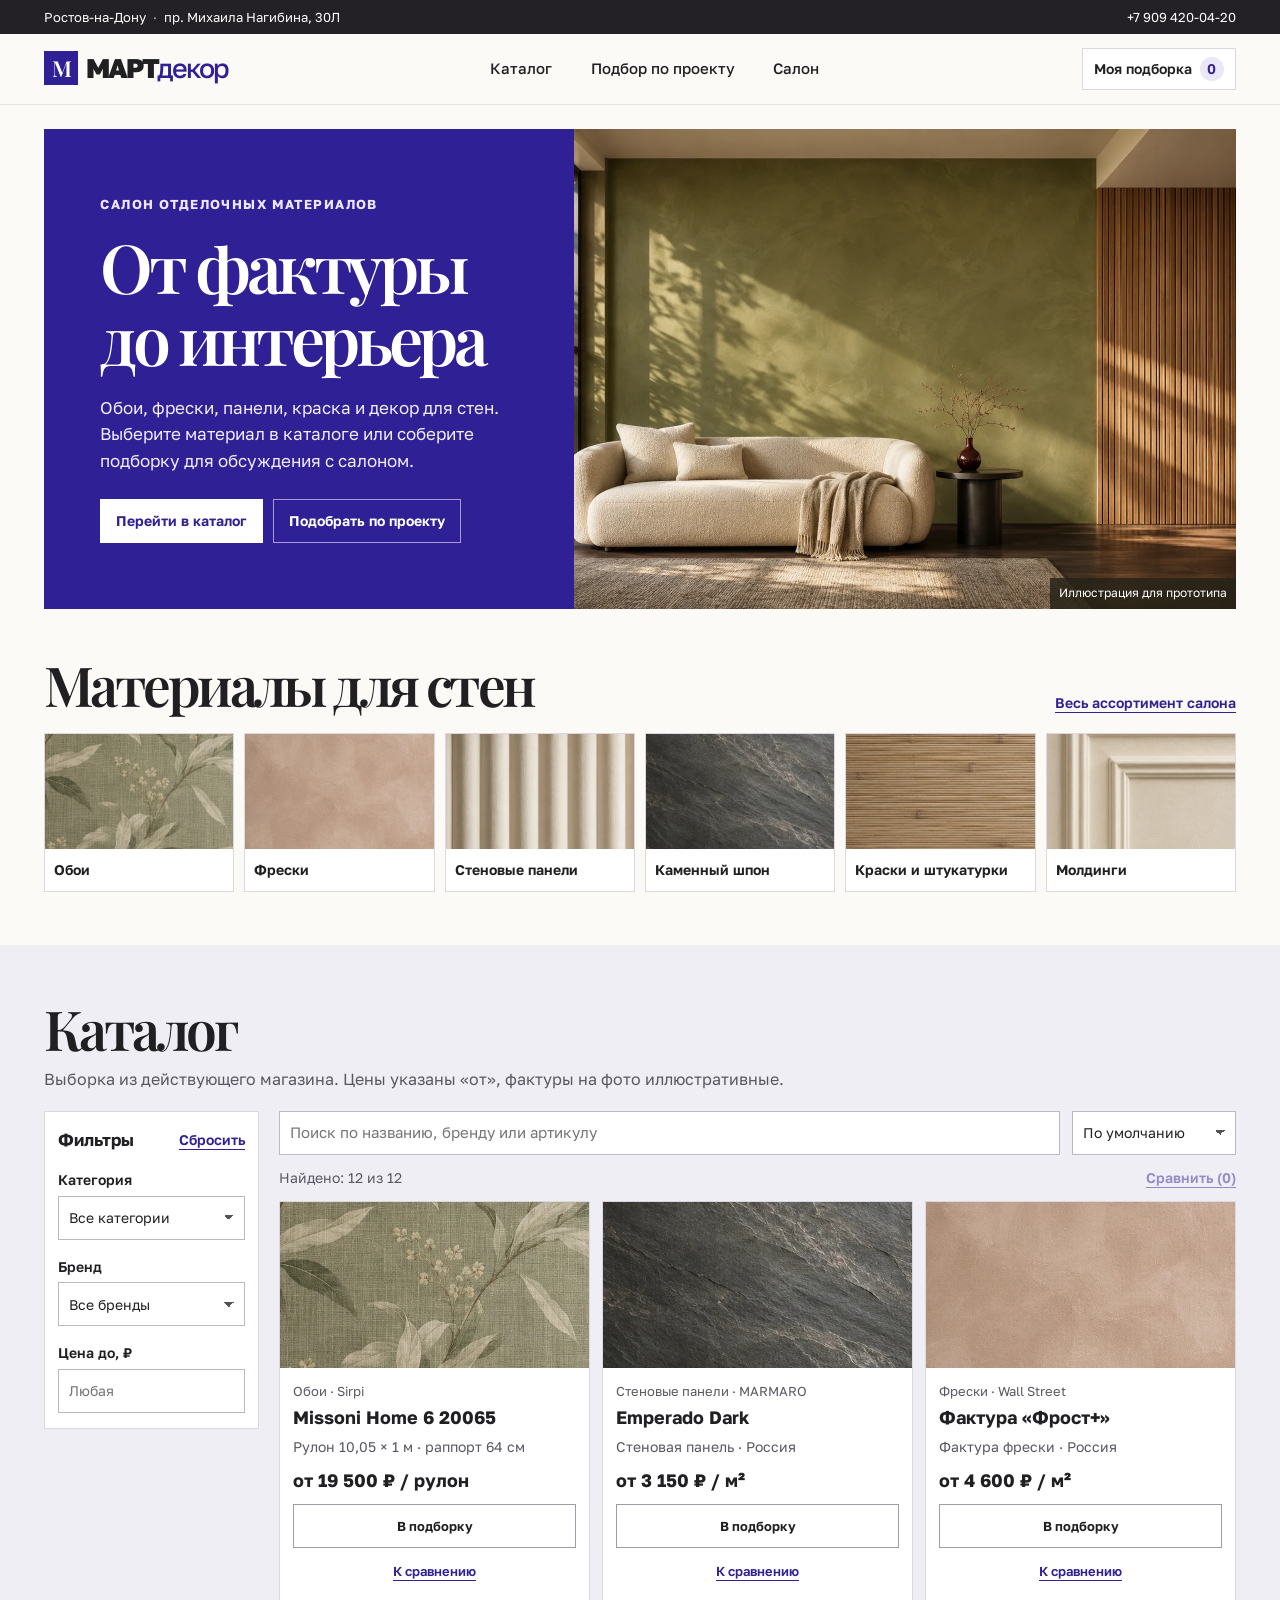
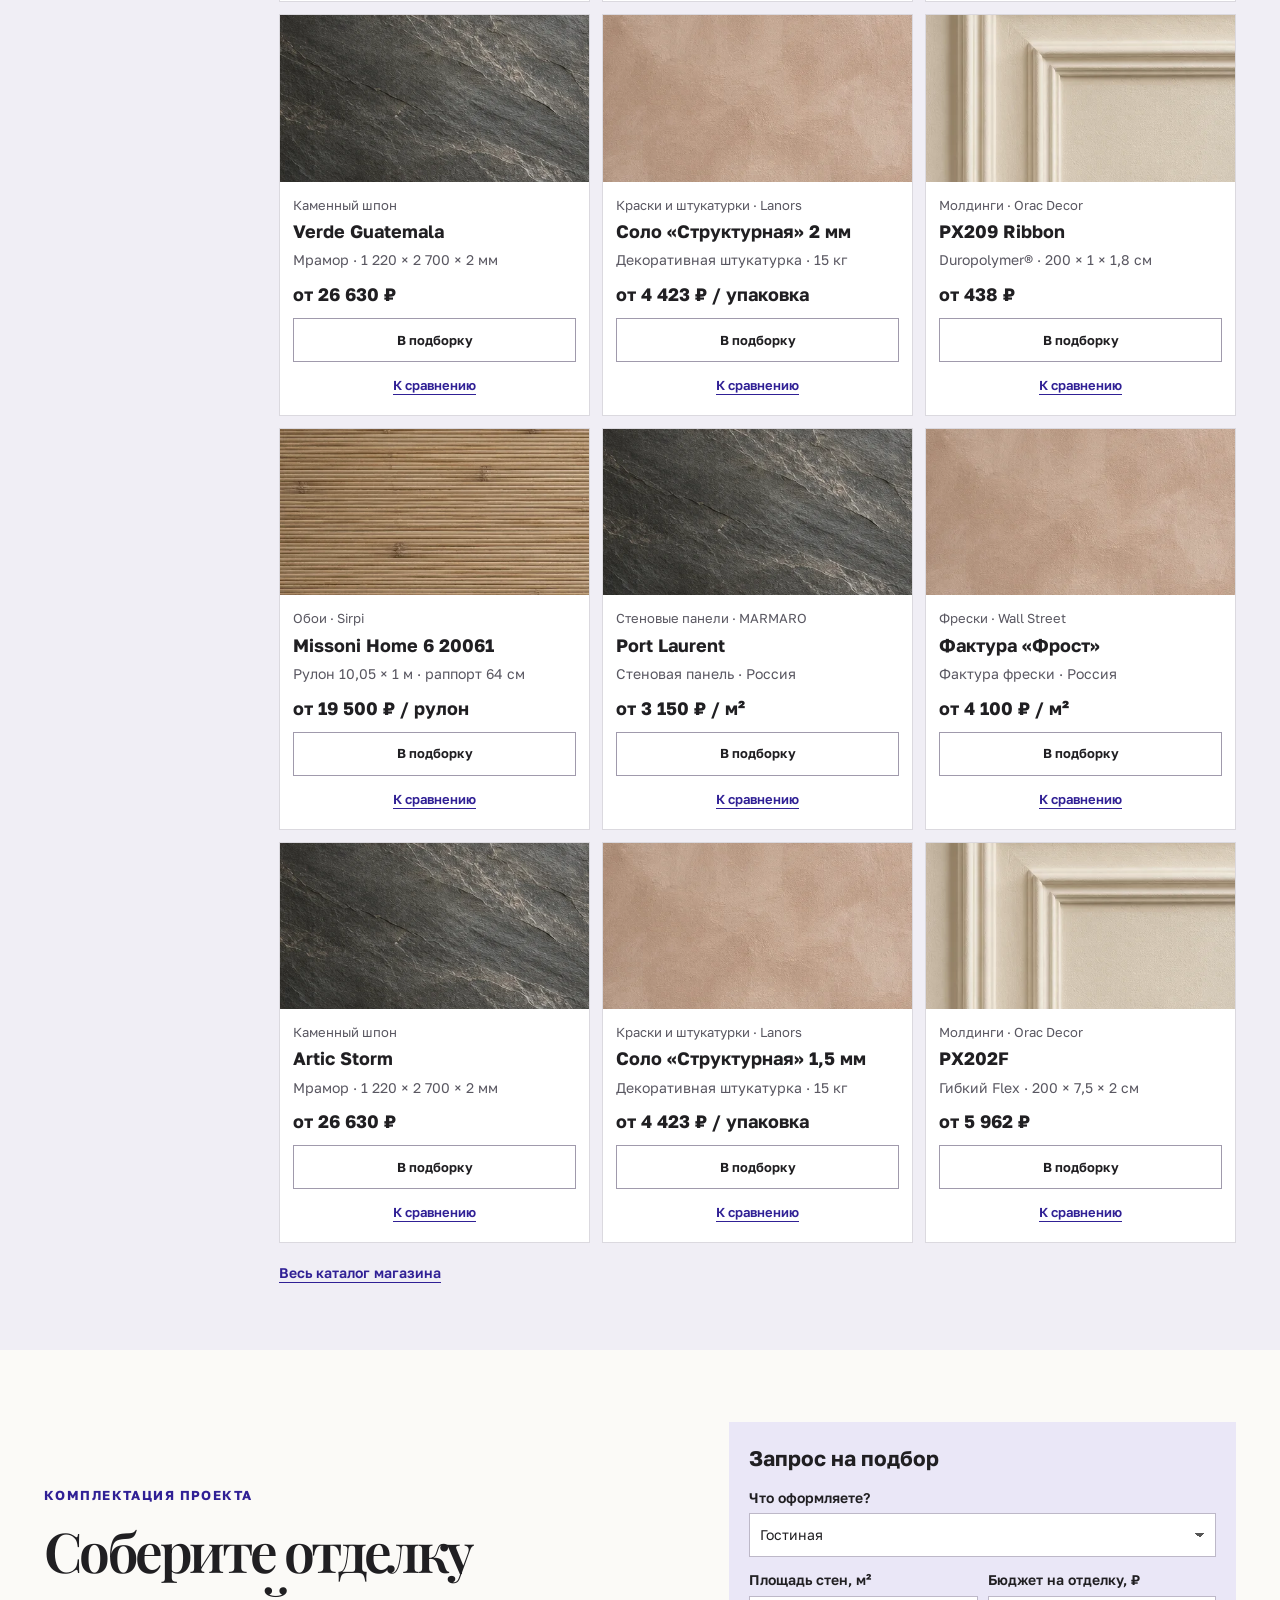
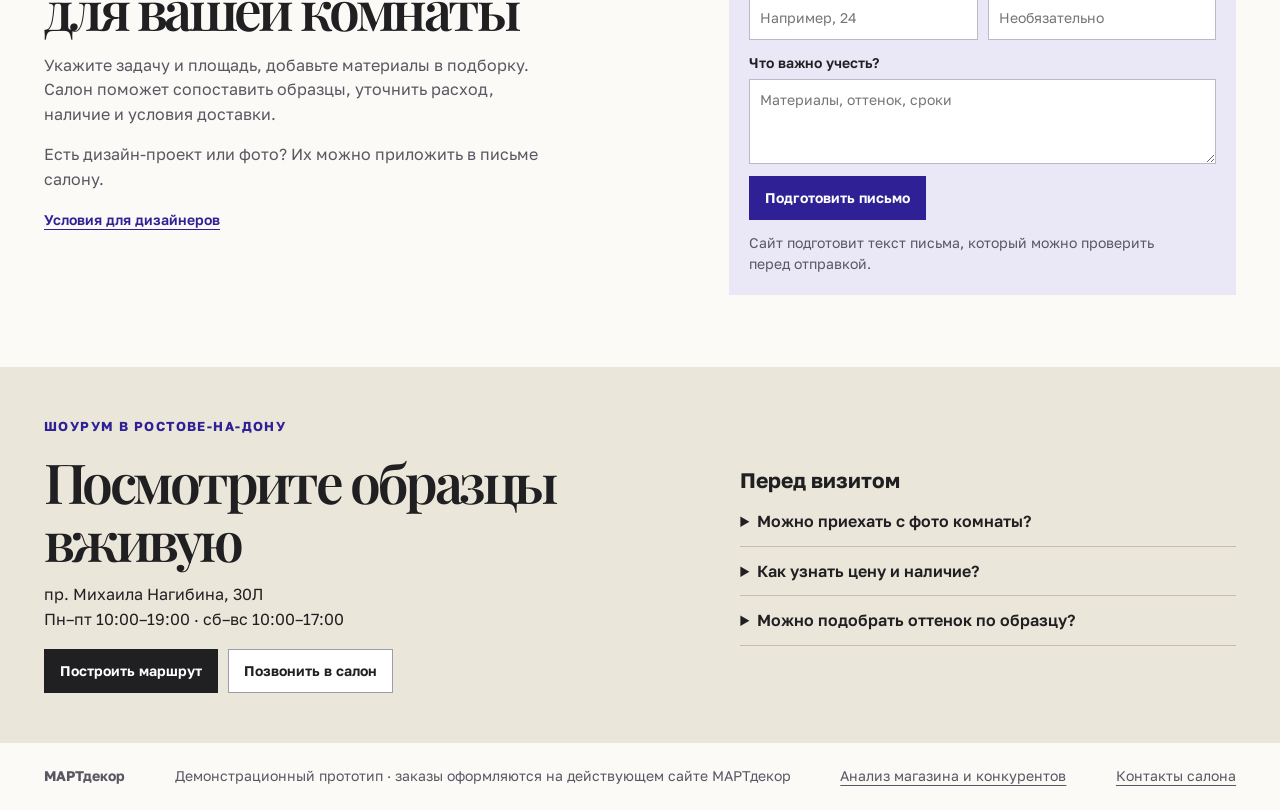
==== martdecor/index.html @ c7709eb2 "Добавить прототип и анализ МАРТдекор" ====
<!doctype html>
<html lang="ru">
<head>
<meta charset="utf-8">
<meta name="robots" content="noindex,nofollow">
<meta name="viewport" content="width=device-width, initial-scale=1">
<meta name="description" content="Каталог отделочных материалов МАРТдекор и подбор для проектов в Ростове-на-Дону">
<title>МАРТдекор — магазин отделочных материалов</title>
<link rel="stylesheet" href="style.css">
<script src="products.js" defer></script>
<script src="store.js" defer></script>
</head>
<body>
<a class="skip" href="#main">К&nbsp;содержанию</a>
<div class="location"><div class="wrap location-line"><a href="#visit">Ростов-на-Дону <span>·</span> пр. Михаила Нагибина, 30Л</a><a href="tel:+79094200420">+7&nbsp;909 420-04-20</a></div></div>
<header class="site-header">
  <div class="wrap header-line">
    <a class="logo" aria-label="МАРТдекор, главная" href="./"><span class="logo-symbol" aria-hidden="true">M</span>МАРТ<span class="logo-minor">декор</span></a>
    <nav aria-label="Главное меню"><a href="#catalog">Каталог</a><a href="#project">Подбор по&nbsp;проекту</a><a href="#visit">Салон</a></nav>
    <button id="open-list" class="list-button" type="button">Моя подборка <span id="saved-count" aria-label="Позиций в подборке">0</span></button>
  </div>
</header>
<main id="main">
<section class="wrap hero" aria-labelledby="hero-title">
  <div class="hero-content">
    <p class="kicker">САЛОН ОТДЕЛОЧНЫХ МАТЕРИАЛОВ</p>
    <h1 id="hero-title">От&nbsp;фактуры<br>до&nbsp;интерьера</h1>
    <p>Обои, фрески, панели, краска и&nbsp;декор для&nbsp;стен. Выберите материал в&nbsp;каталоге или&nbsp;соберите подборку для&nbsp;обсуждения с&nbsp;салоном.</p>
    <div class="actions"><a class="button white" href="#catalog">Перейти в&nbsp;каталог</a><a class="button inverse" href="#project">Подобрать по&nbsp;проекту</a></div>
  </div>
  <figure class="hero-image"><img src="assets/interior.webp" alt="Светлая гостиная с оливковой штукатуркой и деревянными рейками" width="1440" height="960" fetchpriority="high"><figcaption>Иллюстрация для&nbsp;прототипа</figcaption></figure>
</section>
<section class="wrap categories-section" aria-labelledby="categories-title">
  <div class="section-heading"><h2 id="categories-title">Материалы для&nbsp;стен</h2><a class="text-link" href="https://martdecor.online/shop/">Весь&nbsp;ассортимент салона</a></div>
  <div id="category-cards" class="category-cards"></div>
</section>
<section id="catalog" class="catalog-section" aria-labelledby="catalog-title"><div class="wrap">
  <div class="section-heading"><div><h2 id="catalog-title">Каталог</h2><p>Выборка из&nbsp;действующего магазина. Цены указаны «от», фактуры на&nbsp;фото иллюстративные.</p></div></div>
  <div class="catalog-layout">
    <form id="filter-form" class="filters" aria-label="Фильтры каталога">
      <div class="filter-title"><h3>Фильтры</h3><button class="text-link" type="reset">Сбросить</button></div>
      <label>Категория<select id="category" name="category"><option value="">Все&nbsp;категории</option></select></label>
      <label>Бренд<select id="brand" name="brand"><option value="">Все&nbsp;бренды</option></select></label>
      <label>Цена до,&nbsp;₽<input id="max-price" name="maxPrice" type="number" min="0" step="1" inputmode="numeric" placeholder="Любая"></label>
    </form>
    <div class="catalog-main">
      <div class="controls">
        <label class="search-wrap"><span class="visually-hidden">Поиск по&nbsp;названию, бренду или&nbsp;артикулу</span><input id="query" type="search" placeholder="Поиск по названию, бренду или артикулу"></label>
        <label><span class="visually-hidden">Сортировка</span><select id="sort"><option value="">По&nbsp;умолчанию</option><option value="low">Сначала дешевле</option><option value="high">Сначала дороже</option></select></label>
      </div>
      <div class="catalog-count"><span id="result-count" role="status" aria-live="polite"></span><button id="compare-open" class="text-link" type="button" disabled>Сравнить (<span id="compare-count">0</span>)</button></div>
      <div id="results" class="product-grid"></div>
      <p class="more-catalog"><a id="full-category" class="text-link" href="https://martdecor.online/shop/">Весь&nbsp;каталог магазина</a></p>
      <noscript><p>Для&nbsp;поиска и&nbsp;фильтров включите JavaScript или <a href="https://martdecor.online/shop/">откройте действующий магазин</a>.</p></noscript>
    </div>
  </div>
</div></section>
<section id="project" class="wrap project-section" aria-labelledby="project-title">
  <div class="project-intro">
    <p class="kicker">КОМПЛЕКТАЦИЯ ПРОЕКТА</p><h2 id="project-title">Соберите отделку<br>для&nbsp;вашей комнаты</h2>
    <p>Укажите задачу и&nbsp;площадь, добавьте материалы в&nbsp;подборку. Салон поможет сопоставить образцы, уточнить расход, наличие и&nbsp;условия доставки.</p>
    <p>Есть дизайн-проект или&nbsp;фото? Их&nbsp;можно приложить в&nbsp;письме салону.</p>
    <a class="text-link" href="https://martdecor.online/dizayneram/">Условия для&nbsp;дизайнеров</a>
  </div>
  <form id="project-form" class="project-form">
    <h3>Запрос на&nbsp;подбор</h3>
    <label>Что&nbsp;оформляете?<select name="room"><option>Гостиная</option><option>Спальня</option><option>Кухня</option><option>Прихожая</option><option>Коммерческое помещение</option><option>Другое</option></select></label>
    <div class="dimension-row">
      <label>Площадь стен, м²<input name="area" type="number" min="0.01" max="100000" step="any" inputmode="decimal" placeholder="Например, 24"></label>
      <label>Бюджет на&nbsp;отделку, ₽<input name="budget" type="number" min="0" max="1000000000" step="1" inputmode="numeric" placeholder="Необязательно"></label>
    </div>
    <label>Что&nbsp;важно учесть?<textarea name="notes" maxlength="500" rows="3" placeholder="Материалы, оттенок, сроки"></textarea></label>
    <button class="button primary" type="submit">Подготовить письмо</button>
    <p class="hint">Сайт подготовит текст письма, который можно проверить перед&nbsp;отправкой.</p>
  </form>
</section>
<section id="visit" class="visit"><div class="wrap visit-grid"><div><p class="kicker">ШОУРУМ В&nbsp;РОСТОВЕ-НА-ДОНУ</p><h2>Посмотрите образцы вживую</h2><p>пр. Михаила Нагибина, 30Л<br>Пн–пт 10:00–19:00 · сб–вс 10:00–17:00</p><div class="actions"><a class="button dark" href="https://yandex.ru/maps/org/martdekor/192527386082/">Построить маршрут</a><a class="button secondary" href="tel:+79094200420">Позвонить в&nbsp;салон</a></div></div>
<div class="faq"><h3>Перед&nbsp;визитом</h3><details><summary>Можно приехать с&nbsp;фото комнаты?</summary><p>Да.&nbsp;В&nbsp;салоне подбирают материалы по&nbsp;фото, планировке или&nbsp;дизайн-проекту.</p></details><details><summary>Как&nbsp;узнать цену и&nbsp;наличие?</summary><p>Текущую цену, доступность и&nbsp;срок поставки уточняйте в&nbsp;карточке действующего магазина или&nbsp;в&nbsp;салоне.</p></details><details><summary>Можно подобрать оттенок по&nbsp;образцу?</summary><p>Салон делает колеровку красок и&nbsp;декоративных покрытий. Возможность подобрать конкретный оттенок уточнит менеджер.</p></details></div></div></section>
</main>
<footer class="wrap footer"><strong>МАРТдекор</strong><p>Демонстрационный прототип · заказы оформляются на действующем сайте МАРТдекор</p><a href="analysis.html">Анализ магазина и конкурентов</a><a href="https://martdecor.online/contact-us/">Контакты салона</a></footer>
<div id="notifications" class="visually-hidden" role="status" aria-live="polite"></div>
<dialog id="panel" aria-labelledby="panel-title"><div class="panel-bar"><h2 id="panel-title"></h2><button class="panel-close" type="button" aria-label="Закрыть">×</button></div><div id="panel-body"></div></dialog>
</body>
</html>
---- martdecor/style.css ----
@import url('https://fonts.googleapis.com/css2?family=Golos+Text:wght@400;500;600;700;800&family=Playfair+Display:wght@500;600&display=swap');
:root {
  color-scheme:light;
  --paper:#fbfaf7;--ink:#201f22;--muted:#595761;--line:#dbd9df;
  --blue:#302095;--blue-dark:#241574;--blue-soft:#eae7f7;--white:#fff;
  --serif:"Playfair Display",Georgia,serif;--sans:"Golos Text",Arial,sans-serif;
}
*,*::before,*::after{box-sizing:border-box}
body{margin:0;background:var(--paper);color:var(--ink);font:16px/1.55 var(--sans)}
html{scroll-behavior:smooth;scroll-padding-top:92px}
p,h1,h2,h3,figure{margin:0}img{display:block;width:100%;object-fit:cover}
a{color:inherit;text-underline-offset:4px}button,input,select,textarea{font:inherit}
a:focus-visible,button:focus-visible,summary:focus-visible,input:focus-visible,select:focus-visible,textarea:focus-visible{outline:3px solid #876bdf;outline-offset:3px}
button,summary{cursor:pointer}button:disabled{opacity:.48;cursor:default}
.wrap{width:min(1320px,calc(100% - 88px));margin-inline:auto}
.visually-hidden,.skip{position:absolute;clip-path:inset(50%);width:1px;height:1px;overflow:hidden;white-space:nowrap}
.skip:focus{clip-path:none;width:auto;height:auto;background:white;padding:10px;z-index:10}
.location{background:#232126;color:#fff}
.location-line{min-height:34px;display:flex;justify-content:space-between;align-items:center;gap:12px;font-size:13px}
.location a{text-decoration:none}.location span{color:#c6bde9;margin:0 4px}
.site-header{background:var(--paper);position:sticky;top:0;z-index:3;border-bottom:1px solid #e7e3df}
.header-line{min-height:70px;display:flex;justify-content:space-between;align-items:center;gap:20px}
.logo{font-size:27px;font-weight:800;letter-spacing:-.08em;white-space:nowrap;text-decoration:none}
.logo-symbol{display:inline-grid;place-items:center;background:var(--blue);color:white;width:34px;height:34px;margin-right:8px;font:600 22px var(--serif);vertical-align:1px}
.logo-minor{font-weight:500;color:var(--blue)}
nav{display:flex;gap:clamp(14px,3vw,42px);font-size:15px;font-weight:500}nav a{text-decoration:none}nav a:hover{color:var(--blue)}
.list-button{border:1px solid var(--line);background:white;white-space:nowrap;display:inline-flex;gap:8px;align-items:center;min-height:42px;padding:6px 11px;color:var(--ink);font-size:14px;font-weight:600}
.list-button span{min-width:24px;padding:1px 5px;text-align:center;background:var(--blue-soft);color:var(--blue);border-radius:18px}
.hero{display:grid;grid-template-columns: .89fr 1.11fr;min-height:480px;margin-top:24px}
.hero-content{display:flex;flex-direction:column;align-items:start;justify-content:center;padding:clamp(26px,4.4vw,68px);background:var(--blue);color:white}
.kicker{font-size:13px;font-weight:700;letter-spacing:.11em;line-height:1.4;margin-bottom:18px}
.hero .kicker{color:#ece6ff}
h1,h2{font-family:var(--serif);font-weight:600;line-height:1.05;letter-spacing:-.065em}
.hero h1{font-size:clamp(47px,5.3vw,84px)}
.hero-content p:not(.kicker){color:#f1ecff;max-width:39ch;margin:21px 0 25px;font-size:17px}
.hero-image{position:relative;background:#6c6852;min-height:100%}
.hero-image img{position:absolute;inset:0;height:100%;object-position:center}
.hero-image figcaption{position:absolute;right:0;bottom:0;padding:6px 9px;color:white;background:#272418d9;font-size:12px}
.actions{display:flex;align-items:center;gap:10px;flex-wrap:wrap}
.button{display:inline-flex;justify-content:center;align-items:center;min-height:44px;padding:10px 15px;border:1px solid transparent;background:none;color:inherit;text-decoration:none;font-weight:650;text-align:center;font-size:14px;line-height:1.3}
.white{background:white;color:var(--blue)}.white:hover{background:#ede7fd}.inverse{color:white;border-color:#a99bd9}.inverse:hover{background:#4230a6}
.primary{background:var(--blue);color:white}.primary:hover{background:var(--blue-dark)}.secondary{border-color:#a09aac;color:var(--ink);background:white}.secondary:hover{background:var(--blue-soft)}
.dark{background:var(--ink);color:white}.dark:hover{background:var(--blue)}
.text-link{color:var(--blue);text-decoration:underline;text-underline-offset:4px;font-weight:600;background:none;border:none;padding:0;font-size:14px}.text-link:hover{color:var(--blue-dark)}
.categories-section{padding:47px 0 53px}
.section-heading{display:flex;justify-content:space-between;gap:16px;align-items:end;margin-bottom:19px}
.section-heading h2,.project-intro h2,.visit h2{font-size:clamp(36px,4.3vw,66px)}
.section-heading p{color:var(--muted);margin-top:9px}
.category-cards{display:grid;grid-template-columns:repeat(6,1fr);gap:10px}
.category-card{border:1px solid var(--line);background:white;color:var(--ink);padding:0;text-align:left;min-width:0}
.category-card:hover,.category-card[aria-pressed=true]{border-color:var(--blue);color:var(--blue)}
.category-card img{height:clamp(90px,9vw,136px)}
.category-name{display:block;padding:12px 9px;font-size:14px;font-weight:650;line-height:1.3}
.catalog-section{background:#f0eef5;padding-block:55px 65px}
.catalog-layout{display:grid;grid-template-columns:215px minmax(0,1fr);gap:20px}
.filters{display:grid;align-content:start;gap:16px;background:white;padding:15px 13px;border:1px solid var(--line);align-self:start}
.filter-title,.controls,.catalog-count{display:flex;justify-content:space-between;align-items:center;gap:12px}.filter-title h3{font-size:17px}
label{display:grid;gap:5px;font-size:14px;font-weight:600;min-width:0}
input,select,textarea{width:100%;min-height:44px;border:1px solid #bdb8c8;background:white;padding:9px 10px;color:var(--ink);font-weight:400;border-radius:0}
select{appearance:none;padding-right:30px;background:linear-gradient(45deg,transparent 50%,#555 50%),linear-gradient(135deg,#555 50%,transparent 50%),white;background-size:5px 5px,5px 5px;background-position:calc(100% - 15px) 50%,calc(100% - 10px) 50%;background-repeat:no-repeat}
.controls .search-wrap{flex:1}.controls input{font-size:15px}.catalog-count{min-height:46px;color:var(--muted);font-size:14px}
.product-grid{display:grid;grid-template-columns:repeat(3,minmax(0,1fr));gap:12px}
.product-card{background:white;border:1px solid var(--line);display:flex;flex-direction:column;min-width:0}
.product-photo{border:0;padding:0;display:block;width:100%;background:#d4cbbd}
.product-photo img{height:clamp(110px,13vw,185px)}
.product-body{padding:13px;display:flex;flex-direction:column;flex:1}
.product-meta{font-size:13px;color:var(--muted);overflow-wrap:anywhere}
.product-title{background:none;border:none;padding:0;text-align:left;color:var(--ink);font-size:18px;line-height:1.25;font-weight:700;margin:5px 0 7px;overflow-wrap:anywhere}
.product-title:hover{color:var(--blue)}
.product-spec{font-size:14px;color:var(--muted);margin-bottom:10px}
.product-price{font-size:18px;font-weight:700;margin-top:auto;margin-bottom:9px}
.product-actions{display:grid;gap:6px}.product-actions .button{width:100%;padding:7px 5px;font-size:13px}
.product-actions .text-link{min-height:34px;font-size:13px}.product-actions .text-link[aria-pressed=true]{color:#4d3169}
.empty{grid-column:1/-1;padding:22px;background:white;border:1px solid var(--line)}
.project-section{padding:72px 0;display:grid;grid-template-columns:1fr .87fr;gap:clamp(24px,8vw,120px);align-items:center}
.project-intro .kicker,.visit .kicker{color:var(--blue)}
.project-intro p:not(.kicker){margin:15px 0;color:var(--muted);max-width:50ch}
.project-form{background:var(--blue-soft);padding:20px;display:grid;gap:12px}
.project-form h3,.faq h3{font-size:21px}.project-form button{justify-self:start}
.dimension-row{display:grid;grid-template-columns:1fr 1fr;gap:10px}.hint{color:var(--muted);font-size:14px}
.visit{background:#ebe6da;padding:50px 0}
.visit-grid{display:grid;grid-template-columns:1fr .8fr;align-items:center;gap:clamp(20px,6vw,95px)}
.visit p:not(.kicker){margin:13px 0 18px}
.faq details{border-bottom:1px solid #c5bcae;padding:8px 0}
.faq summary{font-weight:600;padding:4px 0}
.footer{display:flex;justify-content:space-between;align-items:center;gap:14px;padding-block:22px;color:var(--muted);font-size:14px}
dialog{border:1px solid var(--line);background:var(--paper);color:var(--ink);width:min(740px,calc(100% - 20px));max-height:90dvh;overflow:auto;padding:0}
dialog::backdrop{background:#1c143dbb}
.panel-bar{position:sticky;top:0;z-index:1;background:var(--paper);border-bottom:1px solid var(--line);padding:12px 17px;display:flex;justify-content:space-between;align-items:center;gap:10px}
.panel-bar h2{font-size:clamp(26px,5vw,40px)}
.panel-close{flex:0 0 42px;height:42px;background:white;border:1px solid var(--line);font:26px/1 var(--sans);color:var(--ink)}
#panel-body{padding:17px}
.detail-layout{display:grid;grid-template-columns:1fr 1fr;gap:15px}
.detail-picture{align-self:start}.detail-picture img{height:200px}.detail-picture figcaption{font-size:13px;color:var(--muted);padding-top:4px}
.detail-copy{display:grid;gap:9px;align-content:start}
.detail-copy .product-price{margin-bottom:0}
.detail-copy .button{justify-self:start}
.table-wrap{overflow-x:auto}
.compare-table{border-collapse:collapse;width:100%;font-size:14px}
.compare-table th,.compare-table td{border-bottom:1px solid var(--line);text-align:left;vertical-align:top;padding:10px 7px}
.compare-table th[scope=row]{min-width:95px}.compare-table td{min-width:145px}
.saved-list{display:grid;gap:0}.saved-row{padding:10px 0;display:grid;grid-template-columns:minmax(0,1fr) auto;gap:10px;border-bottom:1px solid var(--line)}
.saved-row p{overflow-wrap:anywhere}.saved-row .text-link{text-align:left}
.saved-controls{display:flex;gap:9px;align-items:center;flex-wrap:wrap}.saved-controls input{width:65px}
.saved-total{margin:15px 0 5px;font-size:20px;font-weight:700}
#panel-body .actions{margin-top:12px}
.form-draft{display:grid;gap:10px}.form-draft textarea{min-height:155px}
@media(max-width:1050px){.wrap{width:calc(100% - 56px)}.hero{min-height:390px}.hero-content{padding:32px}.category-cards{grid-template-columns:repeat(3,1fr)}.category-card img{height:110px}.catalog-layout{grid-template-columns:180px minmax(0,1fr)}.product-grid{grid-template-columns:repeat(2,minmax(0,1fr))}}
@media(max-width:700px){.wrap{width:calc(100% - 28px)}.location-line{font-size:12px}.location-line a:last-child{display:none}.header-line{min-height:67px;flex-wrap:wrap;gap:6px 12px;padding-block:8px}nav{order:3;gap:16px;font-size:14px;width:100%}.logo{font-size:23px}.logo-symbol{width:27px;height:27px;font-size:17px}.list-button{font-size:13px;min-height:36px}.hero{grid-template-columns:1fr;margin-top:14px}.hero-content{padding:27px 19px}.hero h1{font-size:clamp(43px,10vw,67px)}.hero-content p:not(.kicker){font-size:16px;margin:14px 0 17px}.hero-image{min-height:265px}.categories-section,.catalog-section{padding:34px 0}.category-cards{gap:7px}.category-card img{height:80px}.category-name{font-size:13px;padding:7px 5px}.section-heading{align-items:start;flex-direction:column;gap:6px}.catalog-layout{display:block}.filters{grid-template-columns:1fr 1fr;gap:9px;padding:10px;margin-bottom:12px}.filter-title{grid-column:1/-1}.controls{gap:7px;flex-wrap:wrap}.controls .search-wrap{flex-basis:100%}.controls input{font-size:14px}.product-grid{gap:7px}.product-body{padding:9px}.product-title{font-size:16px}.product-meta,.product-spec{font-size:13px}.product-price{font-size:16px}.product-photo img{height:110px}.project-section,.visit-grid{grid-template-columns:1fr;gap:20px}.project-section{padding:42px 0}.visit{padding:34px 0}.footer{align-items:start;flex-direction:column;gap:6px}.detail-layout{grid-template-columns:1fr}.detail-picture img{height:155px}}
@media(max-width:350px){.dimension-row,.filters{grid-template-columns:1fr}.category-cards{grid-template-columns:repeat(2,1fr)}}
@media(prefers-reduced-motion:reduce){html{scroll-behavior:auto}}
.more-catalog{margin-top:17px}
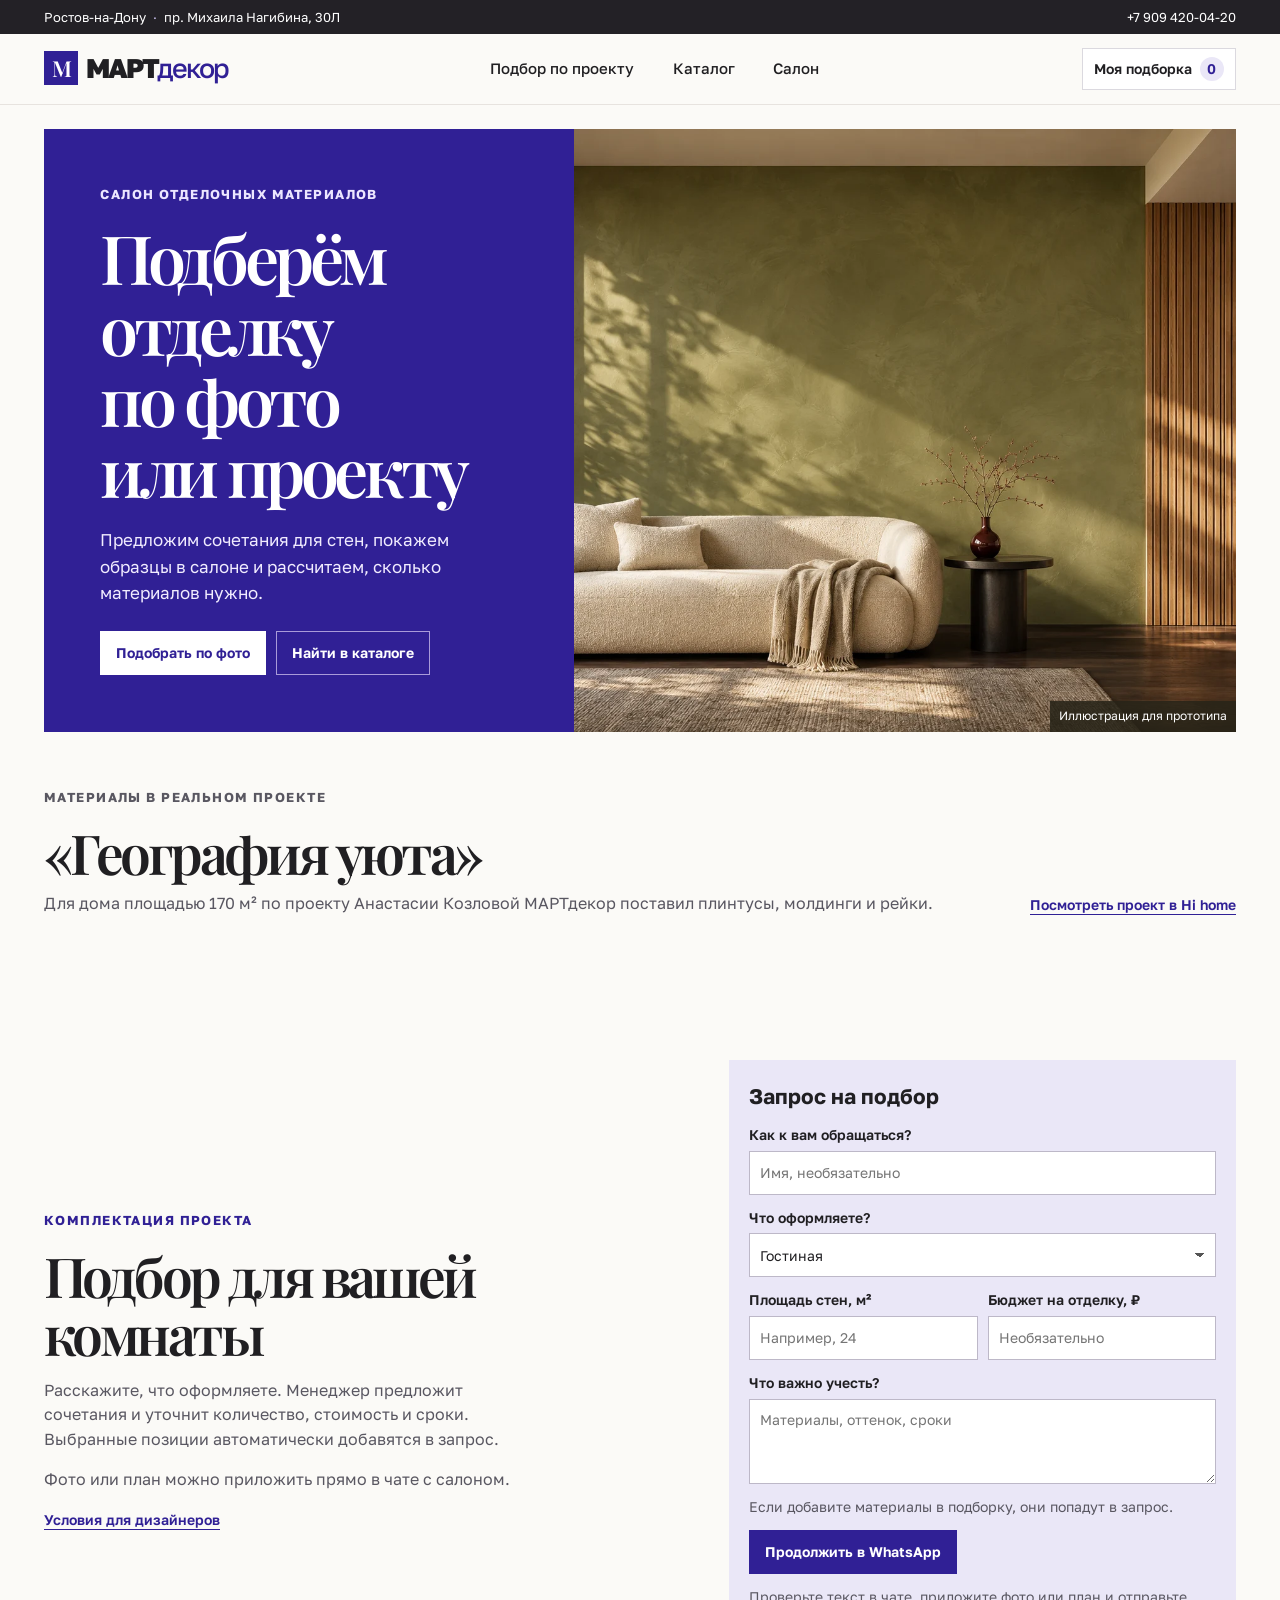
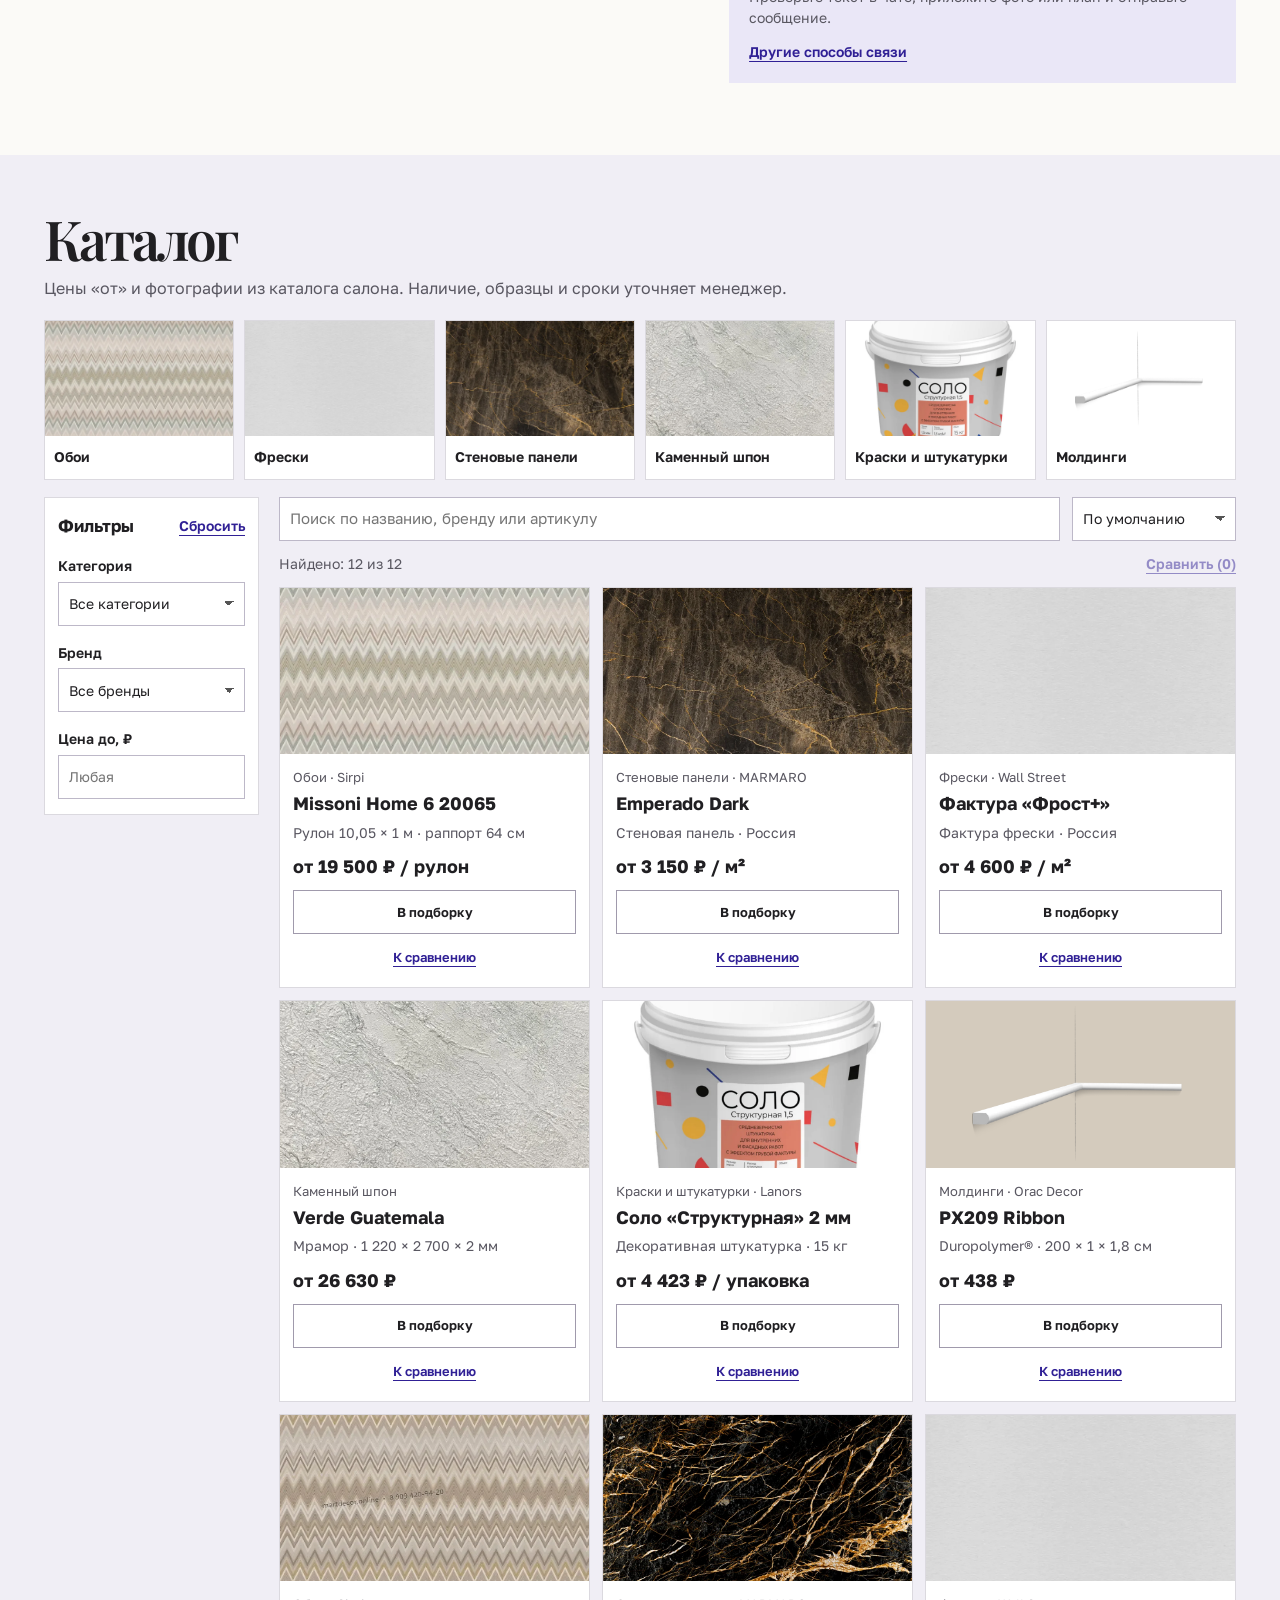
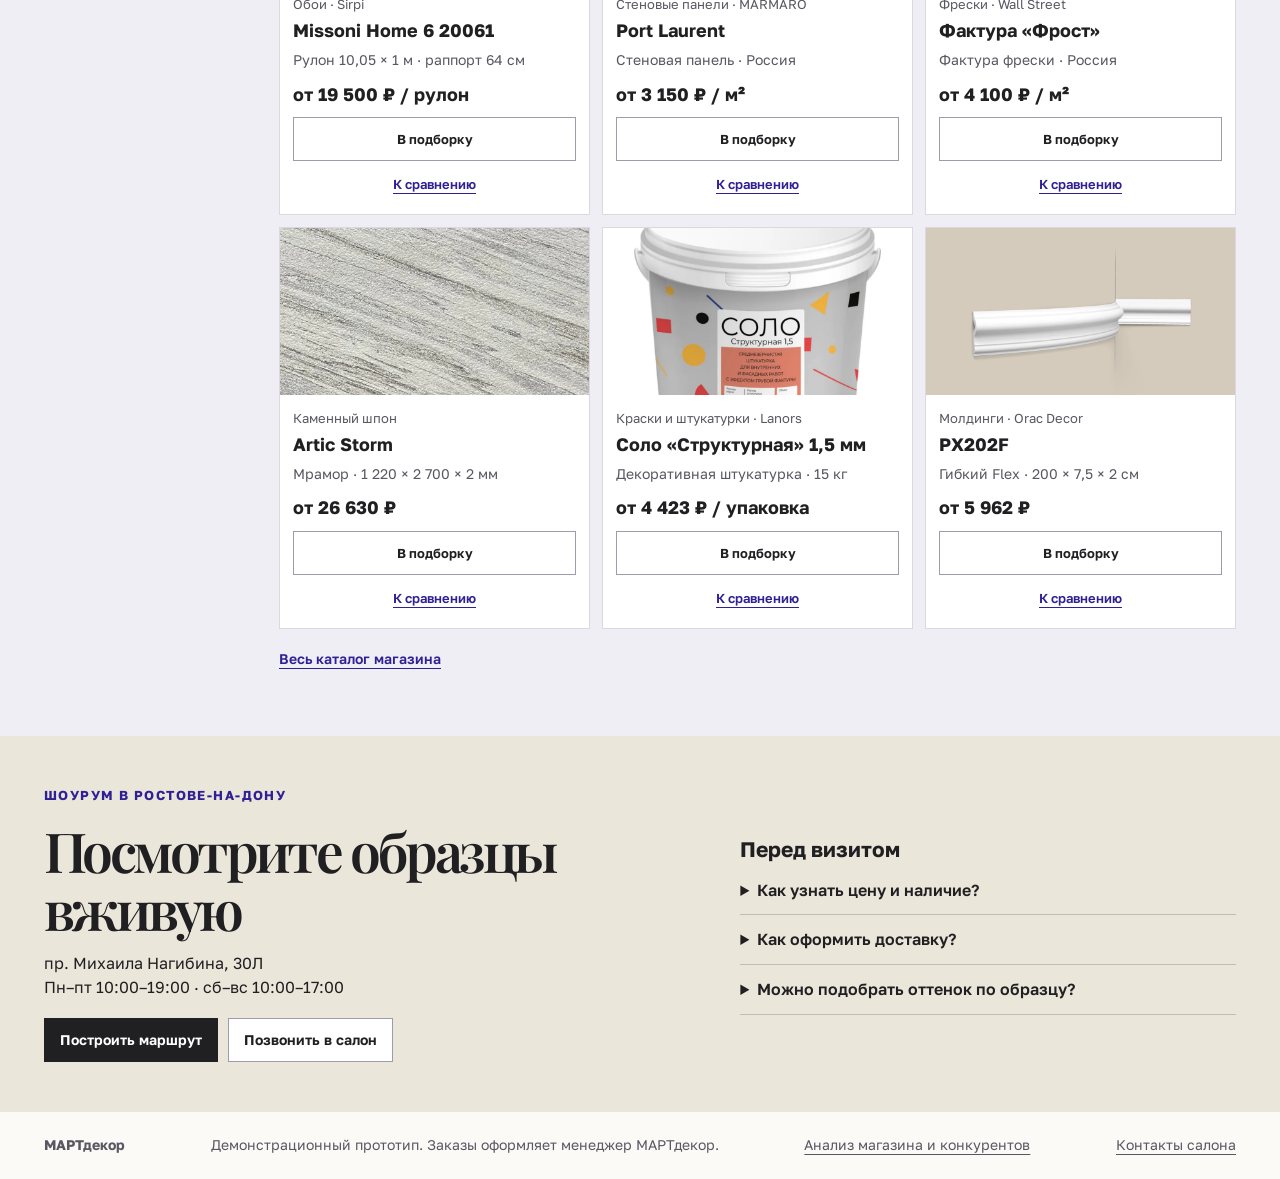
==== commit eabdd2fc: "Доработать структуру и подбор материалов МАРТдекор" ====
--- a/martdecor/index.html
+++ b/martdecor/index.html
@@ -12,11 +12,11 @@
 </head>
 <body>
 <a class="skip" href="#main">К&nbsp;содержанию</a>
-<div class="location"><div class="wrap location-line"><a href="#visit">Ростов-на-Дону <span>·</span> пр. Михаила Нагибина, 30Л</a><a href="tel:+79094200420">+7&nbsp;909 420-04-20</a></div></div>
+<div class="location"><div class="wrap location-line"><a href="#visit">Ростов-на-Дону <span>·</span> пр. Михаила Нагибина, 30Л</a><a href="tel:+79094200420">+7&nbsp;909&nbsp;420-04-20</a></div></div>
 <header class="site-header">
   <div class="wrap header-line">
     <a class="logo" aria-label="МАРТдекор, главная" href="./"><span class="logo-symbol" aria-hidden="true">M</span>МАРТ<span class="logo-minor">декор</span></a>
-    <nav aria-label="Главное меню"><a href="#catalog">Каталог</a><a href="#project">Подбор по&nbsp;проекту</a><a href="#visit">Салон</a></nav>
+    <nav aria-label="Главное меню"><a href="#project">Подбор по&nbsp;проекту</a><a href="#catalog">Каталог</a><a href="#visit">Салон</a></nav>
     <button id="open-list" class="list-button" type="button">Моя подборка <span id="saved-count" aria-label="Позиций в подборке">0</span></button>
   </div>
 </header>
@@ -24,19 +24,49 @@
 <section class="wrap hero" aria-labelledby="hero-title">
   <div class="hero-content">
     <p class="kicker">САЛОН ОТДЕЛОЧНЫХ МАТЕРИАЛОВ</p>
-    <h1 id="hero-title">От&nbsp;фактуры<br>до&nbsp;интерьера</h1>
-    <p>Обои, фрески, панели, краска и&nbsp;декор для&nbsp;стен. Выберите материал в&nbsp;каталоге или&nbsp;соберите подборку для&nbsp;обсуждения с&nbsp;салоном.</p>
-    <div class="actions"><a class="button white" href="#catalog">Перейти в&nbsp;каталог</a><a class="button inverse" href="#project">Подобрать по&nbsp;проекту</a></div>
+    <h1 id="hero-title">Подберём отделку по&nbsp;фото или&nbsp;проекту</h1>
+    <p>Предложим сочетания для&nbsp;стен, покажем образцы в&nbsp;салоне и&nbsp;рассчитаем, сколько материалов нужно.</p>
+    <div class="actions"><a class="button white" href="#project">Подобрать по&nbsp;фото</a><a class="button inverse" href="#catalog">Найти в&nbsp;каталоге</a></div>
   </div>
   <figure class="hero-image"><img src="assets/interior.webp" alt="Светлая гостиная с оливковой штукатуркой и деревянными рейками" width="1440" height="960" fetchpriority="high"><figcaption>Иллюстрация для&nbsp;прототипа</figcaption></figure>
 </section>
-<section class="wrap categories-section" aria-labelledby="categories-title">
-  <div class="section-heading"><h2 id="categories-title">Материалы для&nbsp;стен</h2><a class="text-link" href="https://martdecor.online/shop/">Весь&nbsp;ассортимент салона</a></div>
-  <div id="category-cards" class="category-cards"></div>
+<section class="wrap categories-section" aria-labelledby="case-title">
+  <div class="section-heading">
+    <div>
+      <p class="kicker">МАТЕРИАЛЫ В&nbsp;РЕАЛЬНОМ ПРОЕКТЕ</p>
+      <h2 id="case-title">«География уюта»</h2>
+      <p>Для&nbsp;дома площадью 170 м² по&nbsp;проекту Анастасии Козловой МАРТдекор поставил плинтусы, молдинги и&nbsp;рейки.</p>
+    </div>
+    <a class="text-link" href="https://cdnc.heyzine.com/files/uploaded/67d0a6cf50fac1c742aa945d5f99e14c5cb36bca.pdf#page=82">Посмотреть проект в&nbsp;Hi home</a>
+  </div>
+</section>
+<section id="project" class="wrap project-section" aria-labelledby="project-title">
+  <div class="project-intro">
+    <p class="kicker">КОМПЛЕКТАЦИЯ ПРОЕКТА</p><h2 id="project-title">Подбор для&nbsp;вашей комнаты</h2>
+    <p>Расскажите, что&nbsp;оформляете. Менеджер предложит сочетания и&nbsp;уточнит количество, стоимость и&nbsp;сроки. Выбранные позиции автоматически добавятся в&nbsp;запрос.</p>
+    <p>Фото или&nbsp;план можно приложить прямо в&nbsp;чате с&nbsp;салоном.</p>
+    <a class="text-link" href="https://martdecor.online/dizayneram/">Условия для&nbsp;дизайнеров</a>
+  </div>
+  <form id="project-form" class="project-form" action="https://wa.me/79094200420" method="get">
+    <h3>Запрос на&nbsp;подбор</h3>
+    <label>Как&nbsp;к&nbsp;вам обращаться?<input name="name" autocomplete="given-name" maxlength="60" placeholder="Имя, необязательно"></label>
+    <label>Что&nbsp;оформляете?<select name="room"><option>Гостиная</option><option>Спальня</option><option>Кухня</option><option>Прихожая</option><option>Коммерческое помещение</option><option>Другое</option></select></label>
+    <div class="dimension-row">
+      <label>Площадь стен, м²<input name="area" type="number" min="0.01" max="100000" step="any" inputmode="decimal" placeholder="Например, 24"></label>
+      <label>Бюджет на&nbsp;отделку, ₽<input name="budget" type="number" min="0" max="1000000000" step="1" inputmode="numeric" placeholder="Необязательно"></label>
+    </div>
+    <label>Что&nbsp;важно учесть?<textarea name="notes" maxlength="500" rows="3" placeholder="Материалы, оттенок, сроки"></textarea></label>
+    <p id="project-selection" class="hint" aria-live="polite"></p>
+    <button id="send-project" class="button primary" type="submit" disabled>Продолжить в&nbsp;WhatsApp</button>
+    <noscript><a class="text-link" href="https://wa.me/79094200420">Открыть чат салона</a></noscript>
+    <p class="hint">Проверьте текст в&nbsp;чате, приложите фото или&nbsp;план и&nbsp;отправьте сообщение.</p>
+    <a class="text-link" href="https://martdecor.online/contact-us/">Другие способы связи</a>
+  </form>
 </section>
 <section id="catalog" class="catalog-section" aria-labelledby="catalog-title"><div class="wrap">
-  <div class="section-heading"><div><h2 id="catalog-title">Каталог</h2><p>Выборка из&nbsp;действующего магазина. Цены указаны «от», фактуры на&nbsp;фото иллюстративные.</p></div></div>
-  <div class="catalog-layout">
+  <div class="section-heading"><div><h2 id="catalog-title">Каталог</h2><p>Цены «от» и&nbsp;фотографии из&nbsp;каталога салона. Наличие, образцы и&nbsp;сроки уточняет менеджер.</p></div></div>
+  <div id="category-cards" class="category-cards" role="group" aria-label="Категории материалов"></div>
+  <div class="catalog-layout more-catalog">
     <form id="filter-form" class="filters" aria-label="Фильтры каталога">
       <div class="filter-title"><h3>Фильтры</h3><button class="text-link" type="reset">Сбросить</button></div>
       <label>Категория<select id="category" name="category"><option value="">Все&nbsp;категории</option></select></label>
@@ -55,29 +85,10 @@
     </div>
   </div>
 </div></section>
-<section id="project" class="wrap project-section" aria-labelledby="project-title">
-  <div class="project-intro">
-    <p class="kicker">КОМПЛЕКТАЦИЯ ПРОЕКТА</p><h2 id="project-title">Соберите отделку<br>для&nbsp;вашей комнаты</h2>
-    <p>Укажите задачу и&nbsp;площадь, добавьте материалы в&nbsp;подборку. Салон поможет сопоставить образцы, уточнить расход, наличие и&nbsp;условия доставки.</p>
-    <p>Есть дизайн-проект или&nbsp;фото? Их&nbsp;можно приложить в&nbsp;письме салону.</p>
-    <a class="text-link" href="https://martdecor.online/dizayneram/">Условия для&nbsp;дизайнеров</a>
-  </div>
-  <form id="project-form" class="project-form">
-    <h3>Запрос на&nbsp;подбор</h3>
-    <label>Что&nbsp;оформляете?<select name="room"><option>Гостиная</option><option>Спальня</option><option>Кухня</option><option>Прихожая</option><option>Коммерческое помещение</option><option>Другое</option></select></label>
-    <div class="dimension-row">
-      <label>Площадь стен, м²<input name="area" type="number" min="0.01" max="100000" step="any" inputmode="decimal" placeholder="Например, 24"></label>
-      <label>Бюджет на&nbsp;отделку, ₽<input name="budget" type="number" min="0" max="1000000000" step="1" inputmode="numeric" placeholder="Необязательно"></label>
-    </div>
-    <label>Что&nbsp;важно учесть?<textarea name="notes" maxlength="500" rows="3" placeholder="Материалы, оттенок, сроки"></textarea></label>
-    <button class="button primary" type="submit">Подготовить письмо</button>
-    <p class="hint">Сайт подготовит текст письма, который можно проверить перед&nbsp;отправкой.</p>
-  </form>
-</section>
 <section id="visit" class="visit"><div class="wrap visit-grid"><div><p class="kicker">ШОУРУМ В&nbsp;РОСТОВЕ-НА-ДОНУ</p><h2>Посмотрите образцы вживую</h2><p>пр. Михаила Нагибина, 30Л<br>Пн–пт 10:00–19:00 · сб–вс 10:00–17:00</p><div class="actions"><a class="button dark" href="https://yandex.ru/maps/org/martdekor/192527386082/">Построить маршрут</a><a class="button secondary" href="tel:+79094200420">Позвонить в&nbsp;салон</a></div></div>
-<div class="faq"><h3>Перед&nbsp;визитом</h3><details><summary>Можно приехать с&nbsp;фото комнаты?</summary><p>Да.&nbsp;В&nbsp;салоне подбирают материалы по&nbsp;фото, планировке или&nbsp;дизайн-проекту.</p></details><details><summary>Как&nbsp;узнать цену и&nbsp;наличие?</summary><p>Текущую цену, доступность и&nbsp;срок поставки уточняйте в&nbsp;карточке действующего магазина или&nbsp;в&nbsp;салоне.</p></details><details><summary>Можно подобрать оттенок по&nbsp;образцу?</summary><p>Салон делает колеровку красок и&nbsp;декоративных покрытий. Возможность подобрать конкретный оттенок уточнит менеджер.</p></details></div></div></section>
+<div class="faq"><h3>Перед&nbsp;визитом</h3><details><summary>Как&nbsp;узнать цену и&nbsp;наличие?</summary><p>Текущую цену, доступность и&nbsp;срок поставки уточняйте в&nbsp;карточке действующего магазина или&nbsp;в&nbsp;салоне.</p></details><details><summary>Как&nbsp;оформить доставку?</summary><p>По&nbsp;Ростову-на-Дону салон доставляет через&nbsp;Яндекс Go, в&nbsp;другие города России&nbsp;— транспортными компаниями. Срок и&nbsp;стоимость согласует менеджер. <a href="https://martdecor.online/dostavka-i-oplata/">Условия доставки и&nbsp;оплаты</a>.</p></details><details><summary>Можно подобрать оттенок по&nbsp;образцу?</summary><p>Салон делает колеровку красок и&nbsp;декоративных покрытий. Возможность подобрать конкретный оттенок уточнит менеджер.</p></details></div></div></section>
 </main>
-<footer class="wrap footer"><strong>МАРТдекор</strong><p>Демонстрационный прототип · заказы оформляются на действующем сайте МАРТдекор</p><a href="analysis.html">Анализ магазина и конкурентов</a><a href="https://martdecor.online/contact-us/">Контакты салона</a></footer>
+<footer class="wrap footer"><strong>МАРТдекор</strong><p>Демонстрационный прототип. Заказы оформляет менеджер МАРТдекор.</p><a href="analysis.html">Анализ магазина и&nbsp;конкурентов</a><a href="https://martdecor.online/contact-us/">Контакты салона</a></footer>
 <div id="notifications" class="visually-hidden" role="status" aria-live="polite"></div>
 <dialog id="panel" aria-labelledby="panel-title"><div class="panel-bar"><h2 id="panel-title"></h2><button class="panel-close" type="button" aria-label="Закрыть">×</button></div><div id="panel-body"></div></dialog>
 </body>
